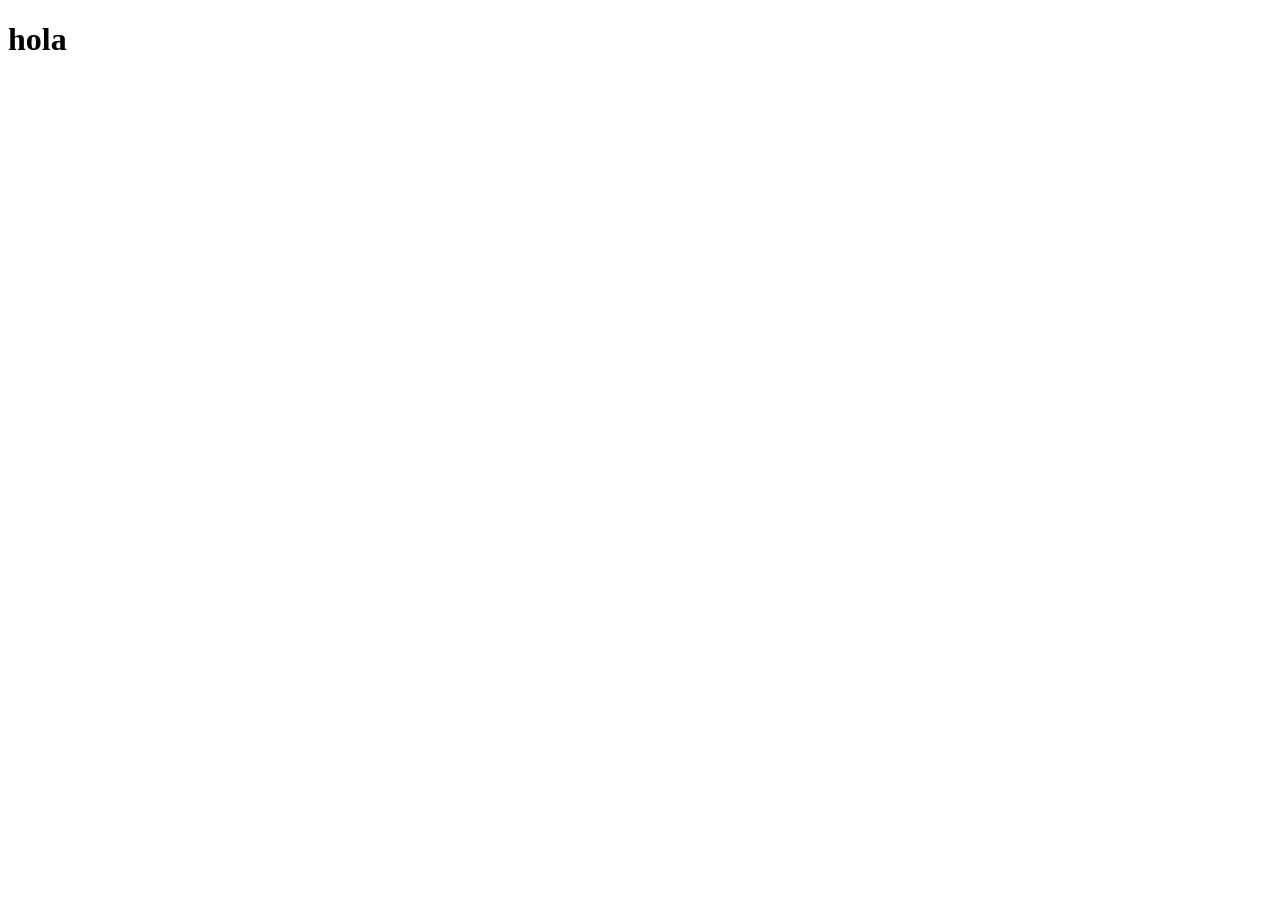
==== index.html @ ba4ab8f2 "Primer commit:agregar index.html" ====
<!DOCTYPE html>
<html lang="en">
<head>
    <meta charset="UTF-8">
    <meta name="viewport" content="width=device-width, initial-scale=1.0">
    <title>Document</title>
</head>
<body>
    <h1>hola</h1>


</body>
</html>
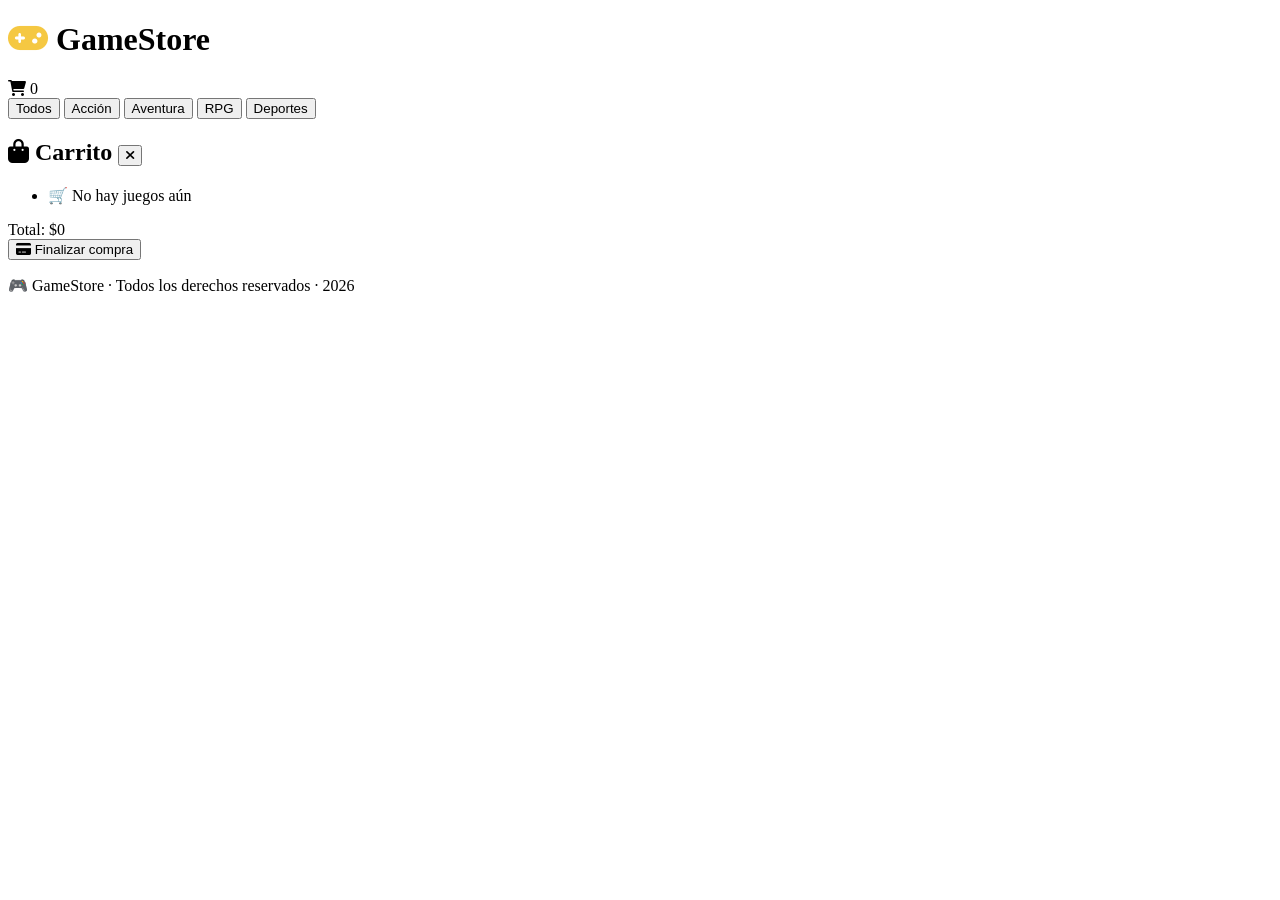
==== commit 295b79c6: "Segundo Commit: adicion de opciones en index.html" ====
--- a/index.html
+++ b/index.html
@@ -1,13 +1,60 @@
 <!DOCTYPE html>
-<html lang="en">
+<html lang="es">
 <head>
-    <meta charset="UTF-8">
-    <meta name="viewport" content="width=device-width, initial-scale=1.0">
-    <title>Document</title>
+  <meta charset="UTF-8">
+  <meta name="viewport" content="width=device-width, initial-scale=1.0">
+  <title>GameStore · Tienda de videojuegos</title>
+  <!-- Font Awesome para iconos -->
+  <link rel="stylesheet" href="https://cdnjs.cloudflare.com/ajax/libs/font-awesome/6.0.0-beta3/css/all.min.css">
+  <!-- CSS propio -->
+  <link rel="stylesheet" href="styles.css">
 </head>
 <body>
-    <h1>hola</h1>
+  <!-- HEADER -->
+  <header class="header">
+    <div class="logo">
+      <h1><i class="fas fa-gamepad" style="color: #f5c842; margin-right: 8px;"></i>Game<span>Store</span></h1>
+    </div>
+    <div class="cart-icon" id="cartToggle">
+      <i class="fas fa-shopping-cart"></i>
+      <span class="cart-count" id="cartCount">0</span>
+    </div>
+  </header>
 
+  <!-- FILTROS -->
+  <div class="filters" id="filterContainer">
+    <button class="active" data-filter="all">Todos</button>
+    <button data-filter="accion">Acción</button>
+    <button data-filter="aventura">Aventura</button>
+    <button data-filter="rpg">RPG</button>
+    <button data-filter="deportes">Deportes</button>
+  </div>
 
+  <!-- GRID DE JUEGOS -->
+  <div class="games-grid" id="gamesGrid"></div>
+
+  <!-- CARRITO OVERLAY Y SIDEBAR -->
+  <div class="cart-overlay" id="cartOverlay"></div>
+  <div class="cart-sidebar" id="cartSidebar">
+    <h2>
+      <span><i class="fas fa-shopping-bag"></i> Carrito</span>
+      <button class="cart-close" id="cartClose"><i class="fas fa-times"></i></button>
+    </h2>
+    <ul class="cart-items" id="cartItemsList">
+      <li class="empty-cart">🛒 No hay juegos aún</li>
+    </ul>
+    <div class="cart-total">
+      <span>Total:</span>
+      <span id="cartTotalPrice">$0</span>
+    </div>
+    <button class="checkout-btn" id="checkoutBtn"><i class="fas fa-credit-card"></i> Finalizar compra</button>
+  </div>
+
+  <footer class="footer">
+    <p>🎮 GameStore · Todos los derechos reservados · 2026</p>
+  </footer>
+
+  <!-- JavaScript propio -->
+  <script src="script.js"></script>
 </body>
 </html>
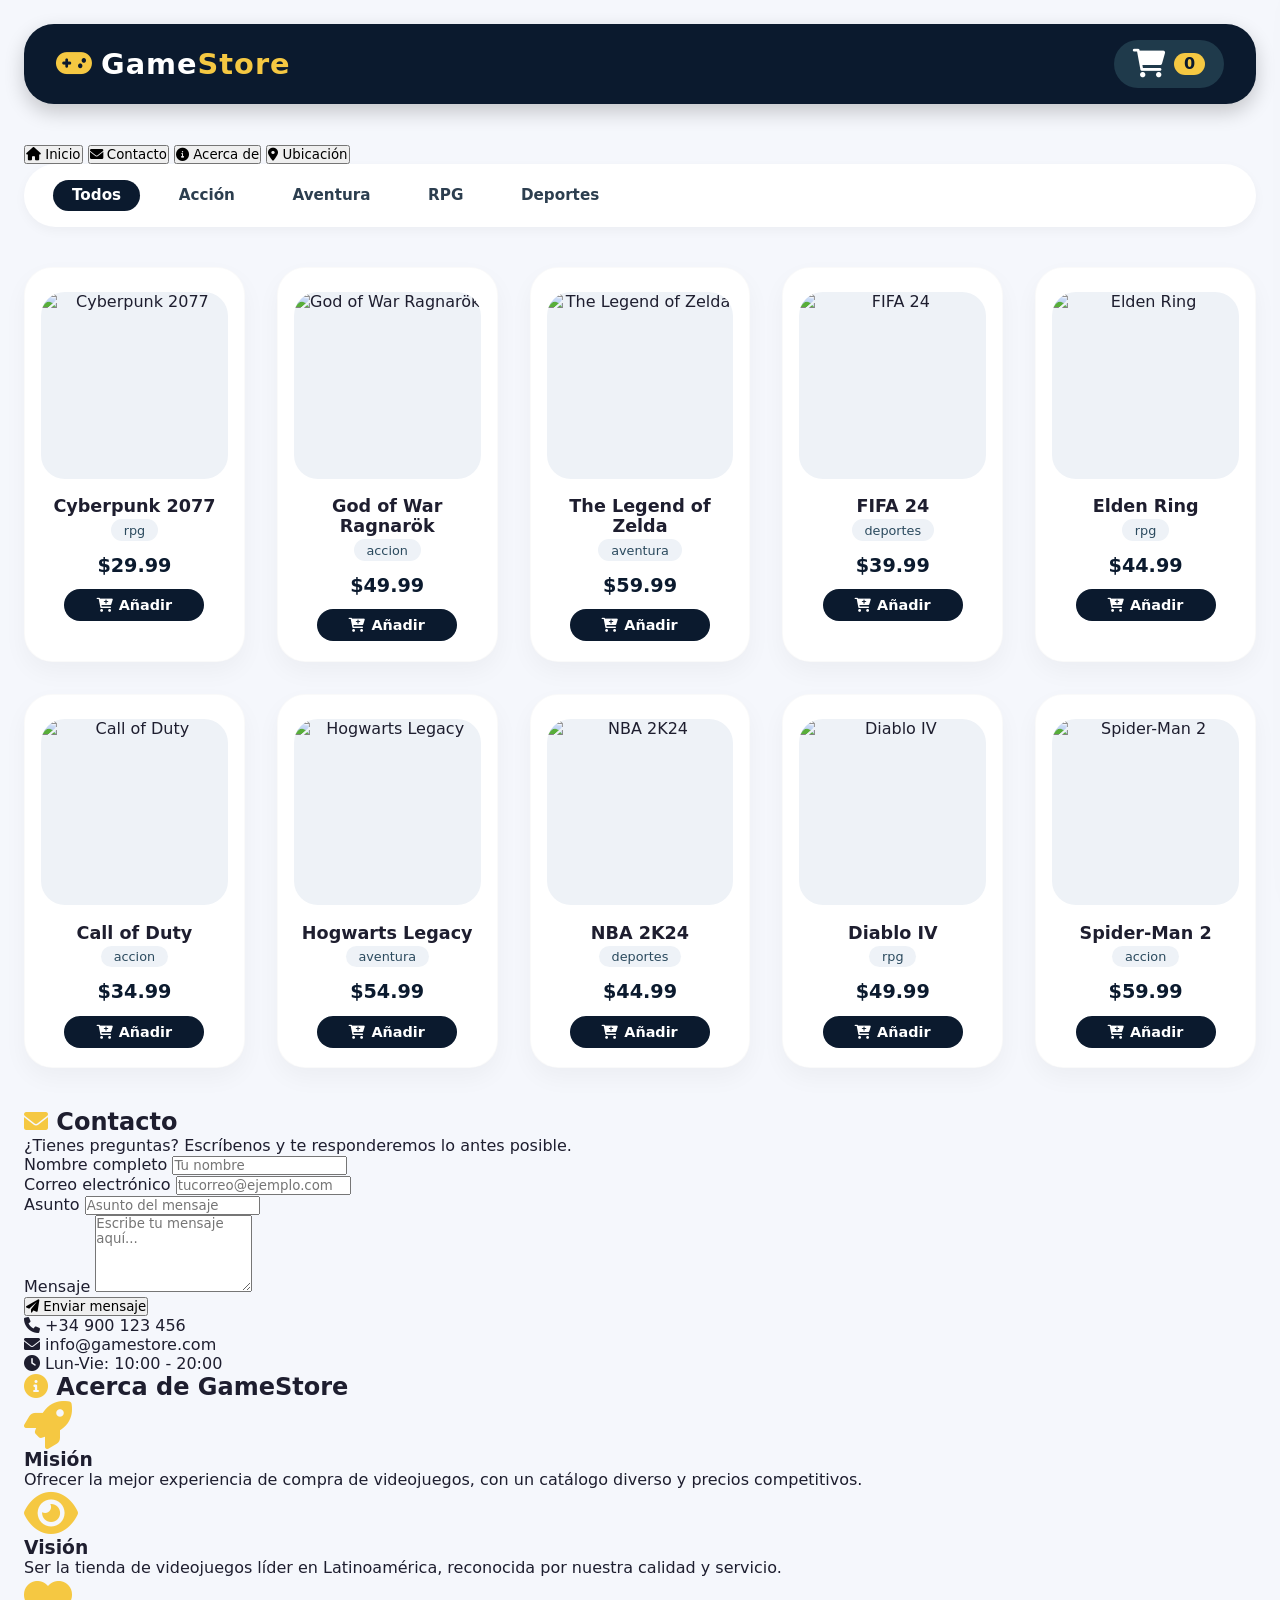
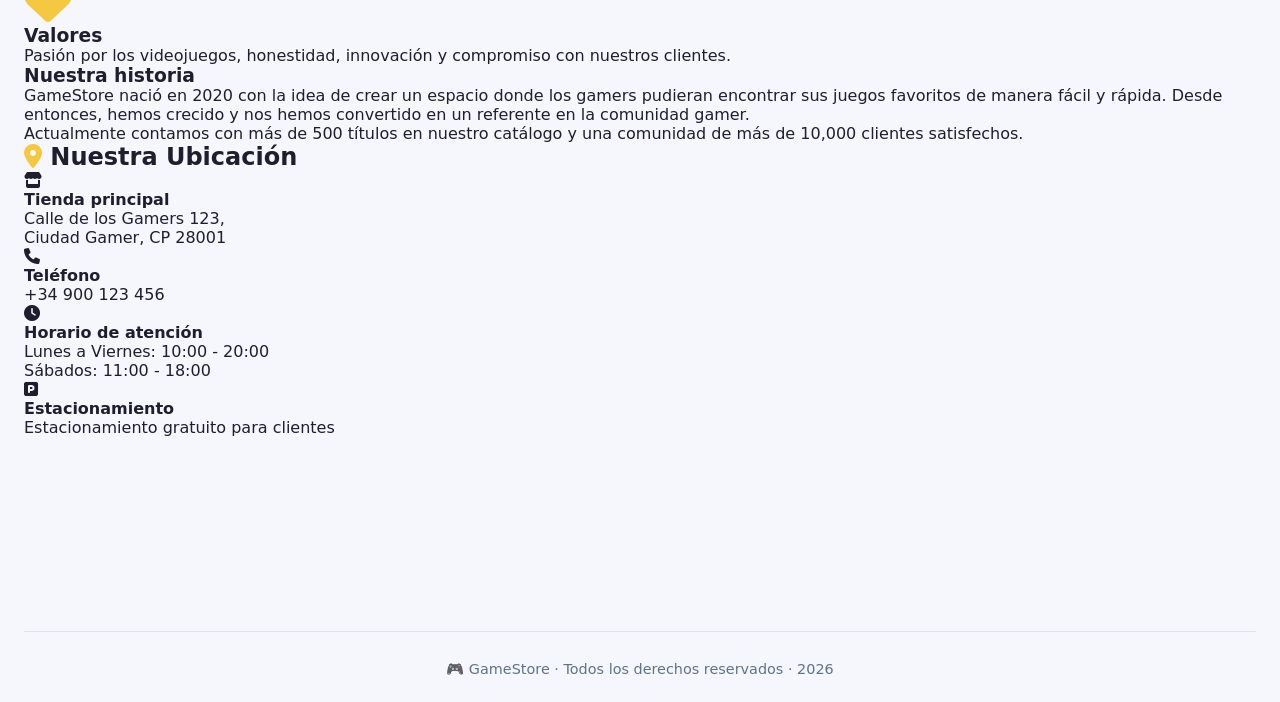
==== commit 0886d84c: "Quinto commit: Actualizacion de index" ====
--- a/index.html
+++ b/index.html
@@ -21,17 +21,176 @@
     </div>
   </header>
 
-  <!-- FILTROS -->
-  <div class="filters" id="filterContainer">
-    <button class="active" data-filter="all">Todos</button>
-    <button data-filter="accion">Acción</button>
-    <button data-filter="aventura">Aventura</button>
-    <button data-filter="rpg">RPG</button>
-    <button data-filter="deportes">Deportes</button>
+  <!-- NAVEGACIÓN PRINCIPAL -->
+  <nav class="main-nav">
+    <button class="nav-btn active" data-page="home">
+      <i class="fas fa-home"></i> Inicio
+    </button>
+    <button class="nav-btn" data-page="contact">
+      <i class="fas fa-envelope"></i> Contacto
+    </button>
+    <button class="nav-btn" data-page="about">
+      <i class="fas fa-info-circle"></i> Acerca de
+    </button>
+    <button class="nav-btn" data-page="location">
+      <i class="fas fa-map-marker-alt"></i> Ubicación
+    </button>
+  </nav>
+
+  <!-- CONTENEDOR DE PÁGINAS -->
+  <div class="page-container">
+    
+    <!-- PÁGINA: INICIO (TIENDA) -->
+    <div id="page-home" class="page active">
+      <!-- FILTROS -->
+      <div class="filters" id="filterContainer">
+        <button class="active" data-filter="all">Todos</button>
+        <button data-filter="accion">Acción</button>
+        <button data-filter="aventura">Aventura</button>
+        <button data-filter="rpg">RPG</button>
+        <button data-filter="deportes">Deportes</button>
+      </div>
+
+      <!-- GRID DE JUEGOS -->
+      <div class="games-grid" id="gamesGrid"></div>
+    </div>
+
+    <!-- PÁGINA: CONTACTO -->
+    <div id="page-contact" class="page">
+      <div class="page-content">
+        <h2><i class="fas fa-envelope" style="color: #f5c842;"></i> Contacto</h2>
+        <p>¿Tienes preguntas? Escríbenos y te responderemos lo antes posible.</p>
+        
+        <form class="contact-form" id="contactForm">
+          <div class="form-group">
+            <label for="contactName">Nombre completo</label>
+            <input type="text" id="contactName" placeholder="Tu nombre" required>
+          </div>
+          
+          <div class="form-group">
+            <label for="contactEmail">Correo electrónico</label>
+            <input type="email" id="contactEmail" placeholder="tucorreo@ejemplo.com" required>
+          </div>
+          
+          <div class="form-group">
+            <label for="contactSubject">Asunto</label>
+            <input type="text" id="contactSubject" placeholder="Asunto del mensaje" required>
+          </div>
+          
+          <div class="form-group">
+            <label for="contactMessage">Mensaje</label>
+            <textarea id="contactMessage" rows="5" placeholder="Escribe tu mensaje aquí..." required></textarea>
+          </div>
+          
+          <button type="submit" class="submit-btn">
+            <i class="fas fa-paper-plane"></i> Enviar mensaje
+          </button>
+        </form>
+        
+        <div class="contact-info">
+          <div class="info-item">
+            <i class="fas fa-phone"></i>
+            <span>+34 900 123 456</span>
+          </div>
+          <div class="info-item">
+            <i class="fas fa-envelope"></i>
+            <span>info@gamestore.com</span>
+          </div>
+          <div class="info-item">
+            <i class="fas fa-clock"></i>
+            <span>Lun-Vie: 10:00 - 20:00</span>
+          </div>
+        </div>
+      </div>
+    </div>
+
+    <!-- PÁGINA: ACERCA DE NOSOTROS -->
+    <div id="page-about" class="page">
+      <div class="page-content">
+        <h2><i class="fas fa-info-circle" style="color: #f5c842;"></i> Acerca de GameStore</h2>
+        
+        <div class="about-grid">
+          <div class="about-card">
+            <i class="fas fa-rocket" style="font-size: 3rem; color: #f5c842;"></i>
+            <h3>Misión</h3>
+            <p>Ofrecer la mejor experiencia de compra de videojuegos, con un catálogo diverso y precios competitivos.</p>
+          </div>
+          
+          <div class="about-card">
+            <i class="fas fa-eye" style="font-size: 3rem; color: #f5c842;"></i>
+            <h3>Visión</h3>
+            <p>Ser la tienda de videojuegos líder en Latinoamérica, reconocida por nuestra calidad y servicio.</p>
+          </div>
+          
+          <div class="about-card">
+            <i class="fas fa-heart" style="font-size: 3rem; color: #f5c842;"></i>
+            <h3>Valores</h3>
+            <p>Pasión por los videojuegos, honestidad, innovación y compromiso con nuestros clientes.</p>
+          </div>
+        </div>
+
+        <div class="about-story">
+          <h3>Nuestra historia</h3>
+          <p>GameStore nació en 2020 con la idea de crear un espacio donde los gamers pudieran encontrar sus juegos favoritos de manera fácil y rápida. Desde entonces, hemos crecido y nos hemos convertido en un referente en la comunidad gamer.</p>
+          <p>Actualmente contamos con más de 500 títulos en nuestro catálogo y una comunidad de más de 10,000 clientes satisfechos.</p>
+        </div>
+      </div>
+    </div>
+
+    <!-- PÁGINA: UBICACIÓN -->
+    <div id="page-location" class="page">
+      <div class="page-content">
+        <h2><i class="fas fa-map-marker-alt" style="color: #f5c842;"></i> Nuestra Ubicación</h2>
+        
+        <div class="location-grid">
+          <div class="location-info">
+            <div class="info-item">
+              <i class="fas fa-store"></i>
+              <div>
+                <h4>Tienda principal</h4>
+                <p>Calle de los Gamers 123,<br>Ciudad Gamer, CP 28001</p>
+              </div>
+            </div>
+            
+            <div class="info-item">
+              <i class="fas fa-phone"></i>
+              <div>
+                <h4>Teléfono</h4>
+                <p>+34 900 123 456</p>
+              </div>
+            </div>
+            
+            <div class="info-item">
+              <i class="fas fa-clock"></i>
+              <div>
+                <h4>Horario de atención</h4>
+                <p>Lunes a Viernes: 10:00 - 20:00<br>Sábados: 11:00 - 18:00</p>
+              </div>
+            </div>
+            
+            <div class="info-item">
+              <i class="fas fa-parking"></i>
+              <div>
+                <h4>Estacionamiento</h4>
+                <p>Estacionamiento gratuito para clientes</p>
+              </div>
+            </div>
+          </div>
+          
+          <div class="location-map">
+            <iframe 
+              src="https://www.google.com/maps/embed?pb=!1m18!1m12!1m3!1d3024.2219901290355!2d-74.00369368400567!3d40.71312937933038!2m3!1f0!2f0!3f0!3m2!1i1024!2i768!4f13.1!3m3!1m2!1s0x89c25a316bb7ae3b%3A0xb89d1fe6bc499443!2sDowntown%20Conference%20Center!5e0!3m2!1sen!2sus!4v1644262070686!5m2!1sen!2sus" 
+              width="100%" 
+              height="100%" 
+              style="border:0; border-radius: 20px;" 
+              allowfullscreen="" 
+              loading="lazy">
+            </iframe>
+          </div>
+        </div>
+      </div>
+    </div>
   </div>
-
-  <!-- GRID DE JUEGOS -->
-  <div class="games-grid" id="gamesGrid"></div>
 
   <!-- CARRITO OVERLAY Y SIDEBAR -->
   <div class="cart-overlay" id="cartOverlay"></div>
--- a/styles.css
+++ b/styles.css
@@ -0,0 +1,315 @@
+/* ===== RESET Y BASE ===== */
+* {
+  margin: 0;
+  padding: 0;
+  box-sizing: border-box;
+  font-family: 'Segoe UI', Roboto, system-ui, sans-serif;
+}
+
+body {
+  background: #f5f7fc;
+  color: #1e1e2f;
+  padding: 1.5rem;
+  min-height: 100vh;
+  display: flex;
+  flex-direction: column;
+}
+
+/* ===== HEADER ===== */
+.header {
+  display: flex;
+  flex-wrap: wrap;
+  justify-content: space-between;
+  align-items: center;
+  background: #0b1a2e;
+  padding: 1rem 2rem;
+  border-radius: 30px;
+  color: white;
+  box-shadow: 0 8px 20px rgba(0,0,0,0.2);
+  margin-bottom: 2.5rem;
+}
+
+.logo h1 {
+  font-size: 1.8rem;
+  font-weight: 700;
+  letter-spacing: 1px;
+}
+.logo span {
+  color: #f5c842;
+}
+
+.cart-icon {
+  position: relative;
+  font-size: 1.8rem;
+  background: #1f3a4b;
+  padding: 0.6rem 1.2rem;
+  border-radius: 50px;
+  cursor: pointer;
+  transition: 0.2s;
+  display: flex;
+  align-items: center;
+  gap: 0.6rem;
+}
+.cart-icon:hover {
+  background: #2a4a60;
+}
+.cart-count {
+  background: #f5c842;
+  color: #0b1a2e;
+  font-weight: bold;
+  padding: 0.1rem 0.6rem;
+  border-radius: 30px;
+  font-size: 1rem;
+}
+
+/* ===== FILTROS ===== */
+.filters {
+  display: flex;
+  flex-wrap: wrap;
+  gap: 0.8rem 1.2rem;
+  background: white;
+  padding: 1rem 1.8rem;
+  border-radius: 60px;
+  box-shadow: 0 4px 12px rgba(0,0,0,0.04);
+  margin-bottom: 2.5rem;
+  align-items: center;
+}
+.filters button {
+  background: transparent;
+  border: none;
+  padding: 0.4rem 1.2rem;
+  font-weight: 600;
+  font-size: 0.95rem;
+  border-radius: 40px;
+  color: #2c3e4f;
+  cursor: pointer;
+  transition: 0.15s;
+}
+.filters button.active {
+  background: #0b1a2e;
+  color: white;
+}
+.filters button:hover {
+  background: #dce3ed;
+}
+
+/* ===== GRID DE JUEGOS ===== */
+.games-grid {
+  display: grid;
+  grid-template-columns: repeat(auto-fill, minmax(200px, 1fr));
+  gap: 2rem;
+  margin-bottom: 2.5rem;
+  flex: 1;
+}
+
+.game-card {
+  background: white;
+  border-radius: 28px;
+  padding: 1.5rem 1rem 1.2rem;
+  box-shadow: 0 10px 24px rgba(0, 0, 0, 0.04);
+  transition: transform 0.2s, box-shadow 0.2s;
+  display: flex;
+  flex-direction: column;
+  align-items: center;
+  text-align: center;
+  border: 1px solid rgba(0,0,0,0.02);
+}
+.game-card:hover {
+  transform: translateY(-6px);
+  box-shadow: 0 20px 32px rgba(0, 20, 30, 0.10);
+}
+
+.game-card img {
+  width: 100%;
+  aspect-ratio: 1/1;
+  object-fit: cover;
+  border-radius: 24px;
+  background: #eef2f7;
+  margin-bottom: 0.8rem;
+}
+.game-card h3 {
+  font-size: 1.1rem;
+  font-weight: 700;
+  margin: 0.3rem 0 0.2rem;
+}
+.game-card .genre {
+  font-size: 0.8rem;
+  background: #eef2f7;
+  padding: 0.2rem 0.8rem;
+  border-radius: 40px;
+  color: #2b4a5e;
+  margin-bottom: 0.5rem;
+}
+.game-card .price {
+  font-weight: 700;
+  font-size: 1.2rem;
+  color: #0b1a2e;
+  margin: 0.3rem 0 0.8rem;
+}
+.game-card .add-btn {
+  background: #0b1a2e;
+  border: none;
+  color: white;
+  padding: 0.5rem 1.5rem;
+  border-radius: 40px;
+  font-weight: 600;
+  cursor: pointer;
+  transition: 0.15s;
+  width: 100%;
+  max-width: 140px;
+  font-size: 0.9rem;
+  display: flex;
+  align-items: center;
+  justify-content: center;
+  gap: 6px;
+}
+.game-card .add-btn:hover {
+  background: #1f3a4b;
+  transform: scale(1.02);
+}
+.game-card .add-btn:active {
+  background: #f5c842;
+  color: #0b1a2e;
+}
+
+/* ===== CARRITO SIDEBAR ===== */
+.cart-overlay {
+  position: fixed;
+  top: 0;
+  left: 0;
+  width: 100%;
+  height: 100%;
+  background: rgba(0,0,0,0.4);
+  backdrop-filter: blur(2px);
+  visibility: hidden;
+  opacity: 0;
+  transition: 0.2s;
+  z-index: 999;
+}
+.cart-overlay.open {
+  visibility: visible;
+  opacity: 1;
+}
+
+.cart-sidebar {
+  position: fixed;
+  top: 0;
+  right: -380px;
+  width: 340px;
+  max-width: 90vw;
+  height: 100%;
+  background: white;
+  padding: 2rem 1.5rem;
+  box-shadow: -10px 0 40px rgba(0,0,0,0.1);
+  transition: right 0.3s ease;
+  z-index: 1000;
+  display: flex;
+  flex-direction: column;
+  overflow-y: auto;
+}
+.cart-sidebar.open {
+  right: 0;
+}
+.cart-sidebar h2 {
+  font-size: 1.8rem;
+  border-bottom: 2px solid #eef2f7;
+  padding-bottom: 0.8rem;
+  display: flex;
+  justify-content: space-between;
+  align-items: center;
+}
+.cart-close {
+  background: none;
+  border: none;
+  font-size: 1.8rem;
+  cursor: pointer;
+  color: #4b5f70;
+}
+.cart-items {
+  flex: 1;
+  margin: 1.2rem 0;
+  list-style: none;
+}
+.cart-items li {
+  display: flex;
+  justify-content: space-between;
+  padding: 0.6rem 0;
+  border-bottom: 1px solid #f0f3f8;
+  align-items: center;
+}
+.cart-items .item-info {
+  display: flex;
+  flex-direction: column;
+}
+.cart-items .item-title {
+  font-weight: 600;
+}
+.cart-items .item-price {
+  font-size: 0.85rem;
+  color: #2b4a5e;
+}
+.cart-items .item-remove {
+  background: #fce8e6;
+  border: none;
+  border-radius: 30px;
+  padding: 0.2rem 0.7rem;
+  color: #a13d3d;
+  cursor: pointer;
+  font-weight: bold;
+}
+.cart-total {
+  font-size: 1.4rem;
+  font-weight: 700;
+  border-top: 2px solid #eef2f7;
+  padding-top: 1rem;
+  display: flex;
+  justify-content: space-between;
+}
+.checkout-btn {
+  background: #f5c842;
+  border: none;
+  padding: 0.8rem;
+  border-radius: 60px;
+  font-weight: 700;
+  font-size: 1.1rem;
+  margin-top: 1rem;
+  cursor: pointer;
+  transition: 0.15s;
+}
+.checkout-btn:hover {
+  background: #e0b333;
+}
+.empty-cart {
+  text-align: center;
+  color: #7b8b9f;
+  margin-top: 2rem;
+  font-style: italic;
+}
+
+/* ===== FOOTER ===== */
+.footer {
+  margin-top: 2.5rem;
+  text-align: center;
+  color: #5f7387;
+  font-size: 0.9rem;
+  border-top: 1px solid #dce3ed;
+  padding-top: 1.8rem;
+}
+
+/* ===== RESPONSIVE ===== */
+@media (max-width: 640px) {
+  .header {
+    flex-direction: column;
+    align-items: stretch;
+    gap: 0.8rem;
+    padding: 1rem;
+  }
+  .cart-icon {
+    justify-content: center;
+  }
+  .filters {
+    border-radius: 30px;
+    justify-content: center;
+    padding: 0.8rem 1rem;
+  }
+}
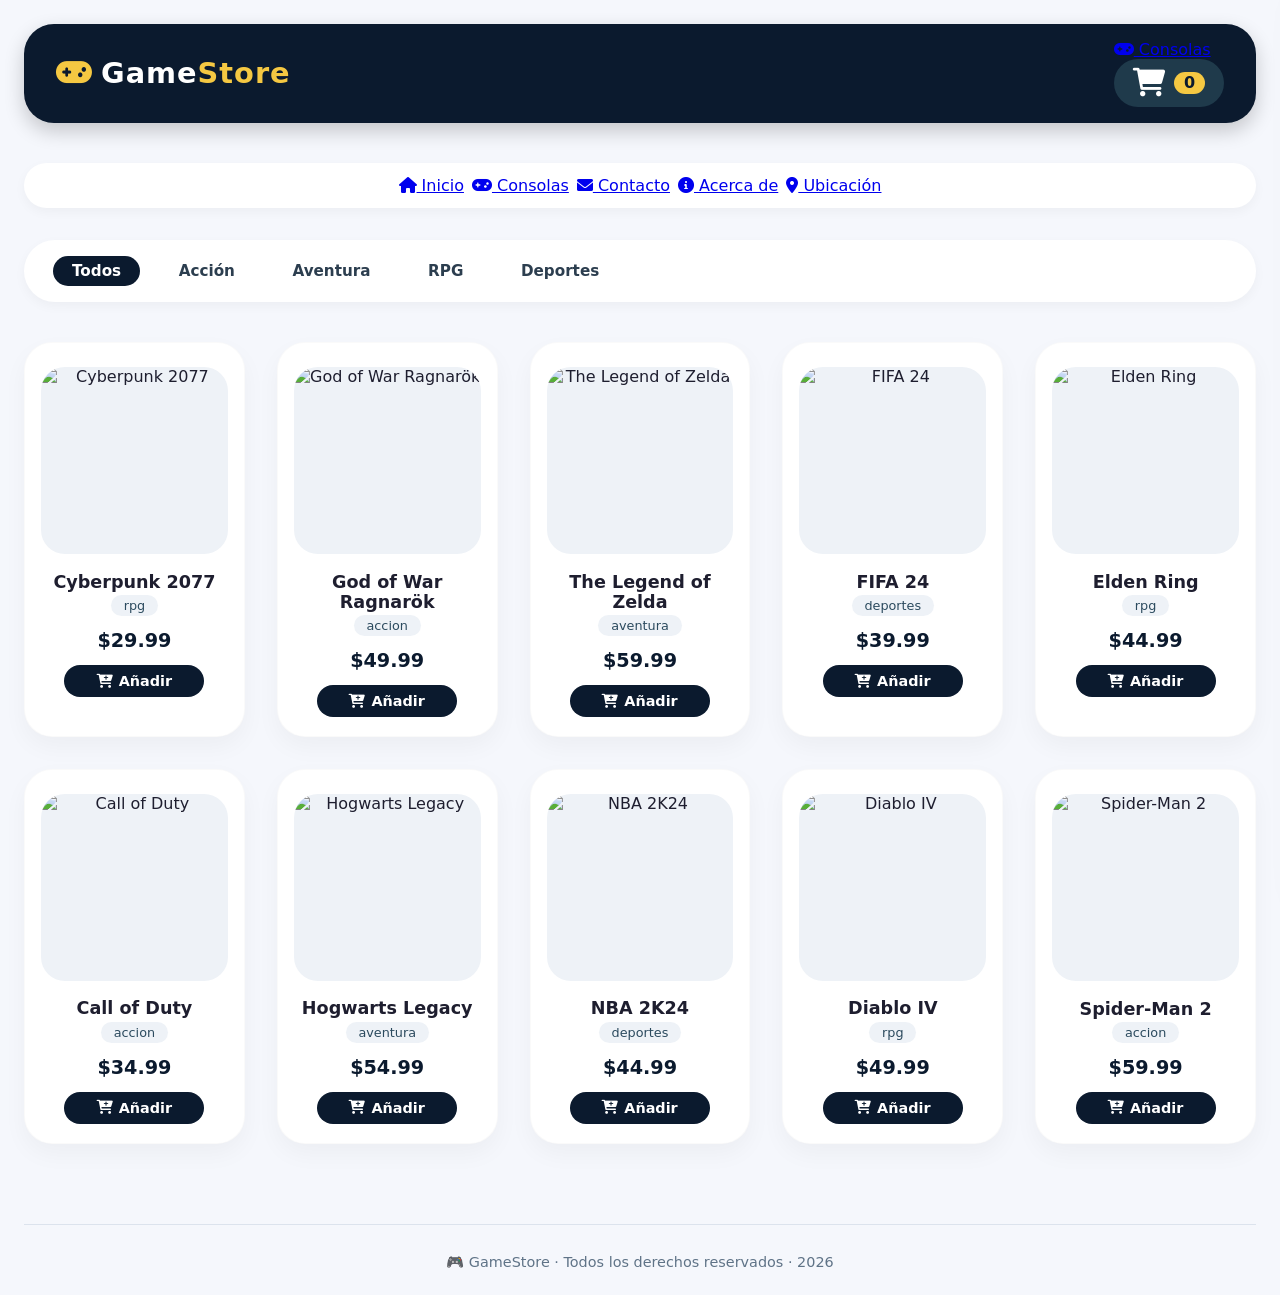
==== commit fe7fdd4e: "octavo commit: Actualizacion de index(adicion de boton consolas)" ====
--- a/index.html
+++ b/index.html
@@ -15,29 +15,37 @@
     <div class="logo">
       <h1><i class="fas fa-gamepad" style="color: #f5c842; margin-right: 8px;"></i>Game<span>Store</span></h1>
     </div>
-    <div class="cart-icon" id="cartToggle">
-      <i class="fas fa-shopping-cart"></i>
-      <span class="cart-count" id="cartCount">0</span>
+    <div class="header-buttons">
+      <a href="consolas.html" class="consolas-link">
+        <i class="fas fa-gamepad"></i> Consolas
+      </a>
+      <div class="cart-icon" id="cartToggle">
+        <i class="fas fa-shopping-cart"></i>
+        <span class="cart-count" id="cartCount">0</span>
+      </div>
     </div>
   </header>
 
   <!-- NAVEGACIÓN PRINCIPAL -->
   <nav class="main-nav">
-    <button class="nav-btn active" data-page="home">
+    <a href="index.html" class="nav-link active">
       <i class="fas fa-home"></i> Inicio
-    </button>
-    <button class="nav-btn" data-page="contact">
+    </a>
+    <a href="consolas.html" class="nav-link">
+      <i class="fas fa-gamepad"></i> Consolas
+    </a>
+    <a href="#contact" class="nav-link" id="navContact">
       <i class="fas fa-envelope"></i> Contacto
-    </button>
-    <button class="nav-btn" data-page="about">
+    </a>
+    <a href="#about" class="nav-link" id="navAbout">
       <i class="fas fa-info-circle"></i> Acerca de
-    </button>
-    <button class="nav-btn" data-page="location">
+    </a>
+    <a href="#location" class="nav-link" id="navLocation">
       <i class="fas fa-map-marker-alt"></i> Ubicación
-    </button>
+    </a>
   </nav>
 
-  <!-- CONTENEDOR DE PÁGINAS -->
+  <!-- CONTENEDOR DE PÁGINAS (SPA) -->
   <div class="page-container">
     
     <!-- PÁGINA: INICIO (TIENDA) -->
@@ -113,13 +121,13 @@
           <div class="about-card">
             <i class="fas fa-rocket" style="font-size: 3rem; color: #f5c842;"></i>
             <h3>Misión</h3>
-            <p>Ofrecer la mejor experiencia de compra de videojuegos, con un catálogo diverso y precios competitivos.</p>
+            <p>Ofrecer la mejor experiencia de compra de videojuegos y consolas, con un catálogo diverso y precios competitivos.</p>
           </div>
           
           <div class="about-card">
             <i class="fas fa-eye" style="font-size: 3rem; color: #f5c842;"></i>
             <h3>Visión</h3>
-            <p>Ser la tienda de videojuegos líder en Latinoamérica, reconocida por nuestra calidad y servicio.</p>
+            <p>Ser la tienda de videojuegos y consolas líder en Latinoamérica, reconocida por nuestra calidad y servicio.</p>
           </div>
           
           <div class="about-card">
@@ -131,7 +139,7 @@
 
         <div class="about-story">
           <h3>Nuestra historia</h3>
-          <p>GameStore nació en 2020 con la idea de crear un espacio donde los gamers pudieran encontrar sus juegos favoritos de manera fácil y rápida. Desde entonces, hemos crecido y nos hemos convertido en un referente en la comunidad gamer.</p>
+          <p>GameStore nació en 2020 con la idea de crear un espacio donde los gamers pudieran encontrar sus juegos y consolas favoritas de manera fácil y rápida. Desde entonces, hemos crecido y nos hemos convertido en un referente en la comunidad gamer.</p>
           <p>Actualmente contamos con más de 500 títulos en nuestro catálogo y una comunidad de más de 10,000 clientes satisfechos.</p>
         </div>
       </div>
@@ -200,7 +208,7 @@
       <button class="cart-close" id="cartClose"><i class="fas fa-times"></i></button>
     </h2>
     <ul class="cart-items" id="cartItemsList">
-      <li class="empty-cart">🛒 No hay juegos aún</li>
+      <li class="empty-cart">🛒 No hay productos aún</li>
     </ul>
     <div class="cart-total">
       <span>Total:</span>
--- a/styles.css
+++ b/styles.css
@@ -312,4 +312,297 @@
     justify-content: center;
     padding: 0.8rem 1rem;
   }
+}
+/* ===== NAVEGACIÓN PRINCIPAL ===== */
+.main-nav {
+  display: flex;
+  flex-wrap: wrap;
+  gap: 0.5rem;
+  background: white;
+  padding: 0.8rem 1.5rem;
+  border-radius: 60px;
+  box-shadow: 0 4px 12px rgba(0,0,0,0.04);
+  margin-bottom: 2rem;
+  justify-content: center;
+}
+
+.nav-btn {
+  background: transparent;
+  border: none;
+  padding: 0.6rem 1.8rem;
+  font-weight: 600;
+  font-size: 0.95rem;
+  border-radius: 40px;
+  color: #2c3e4f;
+  cursor: pointer;
+  transition: 0.15s;
+  display: flex;
+  align-items: center;
+  gap: 0.6rem;
+}
+
+.nav-btn i {
+  font-size: 1.1rem;
+}
+
+.nav-btn:hover {
+  background: #eef2f7;
+}
+
+.nav-btn.active {
+  background: #0b1a2e;
+  color: white;
+}
+
+/* ===== CONTENEDOR DE PÁGINAS ===== */
+.page-container {
+  flex: 1;
+  min-height: 500px;
+}
+
+.page {
+  display: none;
+  animation: fadeIn 0.3s ease;
+}
+
+.page.active {
+  display: block;
+}
+
+@keyframes fadeIn {
+  from { opacity: 0; transform: translateY(10px); }
+  to { opacity: 1; transform: translateY(0); }
+}
+
+/* ===== PÁGINAS DE CONTENIDO ===== */
+.page-content {
+  background: white;
+  border-radius: 30px;
+  padding: 2.5rem;
+  box-shadow: 0 10px 24px rgba(0, 0, 0, 0.04);
+}
+
+.page-content h2 {
+  font-size: 2rem;
+  margin-bottom: 1.5rem;
+  display: flex;
+  align-items: center;
+  gap: 0.8rem;
+}
+
+.page-content p {
+  color: #4a5f73;
+  line-height: 1.6;
+  margin-bottom: 1.5rem;
+}
+
+/* ===== CONTACTO ===== */
+.contact-form {
+  max-width: 600px;
+  margin: 2rem 0;
+}
+
+.form-group {
+  margin-bottom: 1.2rem;
+}
+
+.form-group label {
+  display: block;
+  font-weight: 600;
+  margin-bottom: 0.4rem;
+  color: #1e2a3a;
+}
+
+.form-group input,
+.form-group textarea {
+  width: 100%;
+  padding: 0.8rem 1rem;
+  border: 2px solid #eef2f7;
+  border-radius: 16px;
+  font-size: 1rem;
+  transition: 0.15s;
+  background: #fafbfc;
+}
+
+.form-group input:focus,
+.form-group textarea:focus {
+  outline: none;
+  border-color: #0b1a2e;
+  background: white;
+}
+
+.submit-btn {
+  background: #0b1a2e;
+  color: white;
+  border: none;
+  padding: 0.8rem 2rem;
+  border-radius: 40px;
+  font-weight: 700;
+  font-size: 1rem;
+  cursor: pointer;
+  transition: 0.15s;
+  display: inline-flex;
+  align-items: center;
+  gap: 0.6rem;
+}
+
+.submit-btn:hover {
+  background: #1f3a4b;
+  transform: scale(1.02);
+}
+
+.contact-info {
+  display: flex;
+  flex-wrap: wrap;
+  gap: 2rem;
+  margin-top: 2rem;
+  padding-top: 2rem;
+  border-top: 2px solid #eef2f7;
+}
+
+.contact-info .info-item {
+  display: flex;
+  align-items: center;
+  gap: 0.8rem;
+  color: #2c3e4f;
+}
+
+.contact-info .info-item i {
+  font-size: 1.5rem;
+  color: #f5c842;
+}
+
+/* ===== ACERCA DE ===== */
+.about-grid {
+  display: grid;
+  grid-template-columns: repeat(auto-fit, minmax(200px, 1fr));
+  gap: 2rem;
+  margin: 2rem 0;
+}
+
+.about-card {
+  background: #f8faff;
+  padding: 2rem 1.5rem;
+  border-radius: 24px;
+  text-align: center;
+  transition: 0.2s;
+}
+
+.about-card:hover {
+  transform: translateY(-4px);
+  box-shadow: 0 8px 20px rgba(0,0,0,0.06);
+}
+
+.about-card h3 {
+  margin: 1rem 0 0.5rem;
+  color: #0b1a2e;
+}
+
+.about-card p {
+  color: #4a5f73;
+  font-size: 0.95rem;
+  margin-bottom: 0;
+}
+
+.about-story {
+  background: #f8faff;
+  padding: 2rem;
+  border-radius: 24px;
+  margin-top: 2rem;
+}
+
+.about-story h3 {
+  color: #0b1a2e;
+  margin-bottom: 1rem;
+}
+
+/* ===== UBICACIÓN ===== */
+.location-grid {
+  display: grid;
+  grid-template-columns: 1fr 1.5fr;
+  gap: 2rem;
+  margin-top: 1.5rem;
+}
+
+.location-info {
+  display: flex;
+  flex-direction: column;
+  gap: 1.5rem;
+}
+
+.location-info .info-item {
+  display: flex;
+  align-items: flex-start;
+  gap: 1rem;
+  padding: 1rem;
+  background: #f8faff;
+  border-radius: 16px;
+}
+
+.location-info .info-item i {
+  font-size: 1.8rem;
+  color: #f5c842;
+  min-width: 40px;
+}
+
+.location-info .info-item h4 {
+  margin-bottom: 0.3rem;
+  color: #0b1a2e;
+}
+
+.location-info .info-item p {
+  margin: 0;
+  color: #4a5f73;
+}
+
+.location-map {
+  min-height: 300px;
+  border-radius: 20px;
+  overflow: hidden;
+  background: #eef2f7;
+}
+
+/* ===== RESPONSIVE ===== */
+@media (max-width: 768px) {
+  .main-nav {
+    border-radius: 30px;
+    padding: 0.5rem;
+    gap: 0.3rem;
+  }
+  
+  .nav-btn {
+    padding: 0.4rem 1rem;
+    font-size: 0.85rem;
+  }
+  
+  .page-content {
+    padding: 1.5rem;
+  }
+  
+  .location-grid {
+    grid-template-columns: 1fr;
+  }
+  
+  .location-map {
+    min-height: 250px;
+  }
+  
+  .about-grid {
+    grid-template-columns: 1fr;
+  }
+}
+
+@media (max-width: 480px) {
+  .nav-btn {
+    font-size: 0.75rem;
+    padding: 0.3rem 0.7rem;
+  }
+  
+  .nav-btn i {
+    font-size: 0.9rem;
+  }
+  
+  .page-content h2 {
+    font-size: 1.5rem;
+  }
 }
